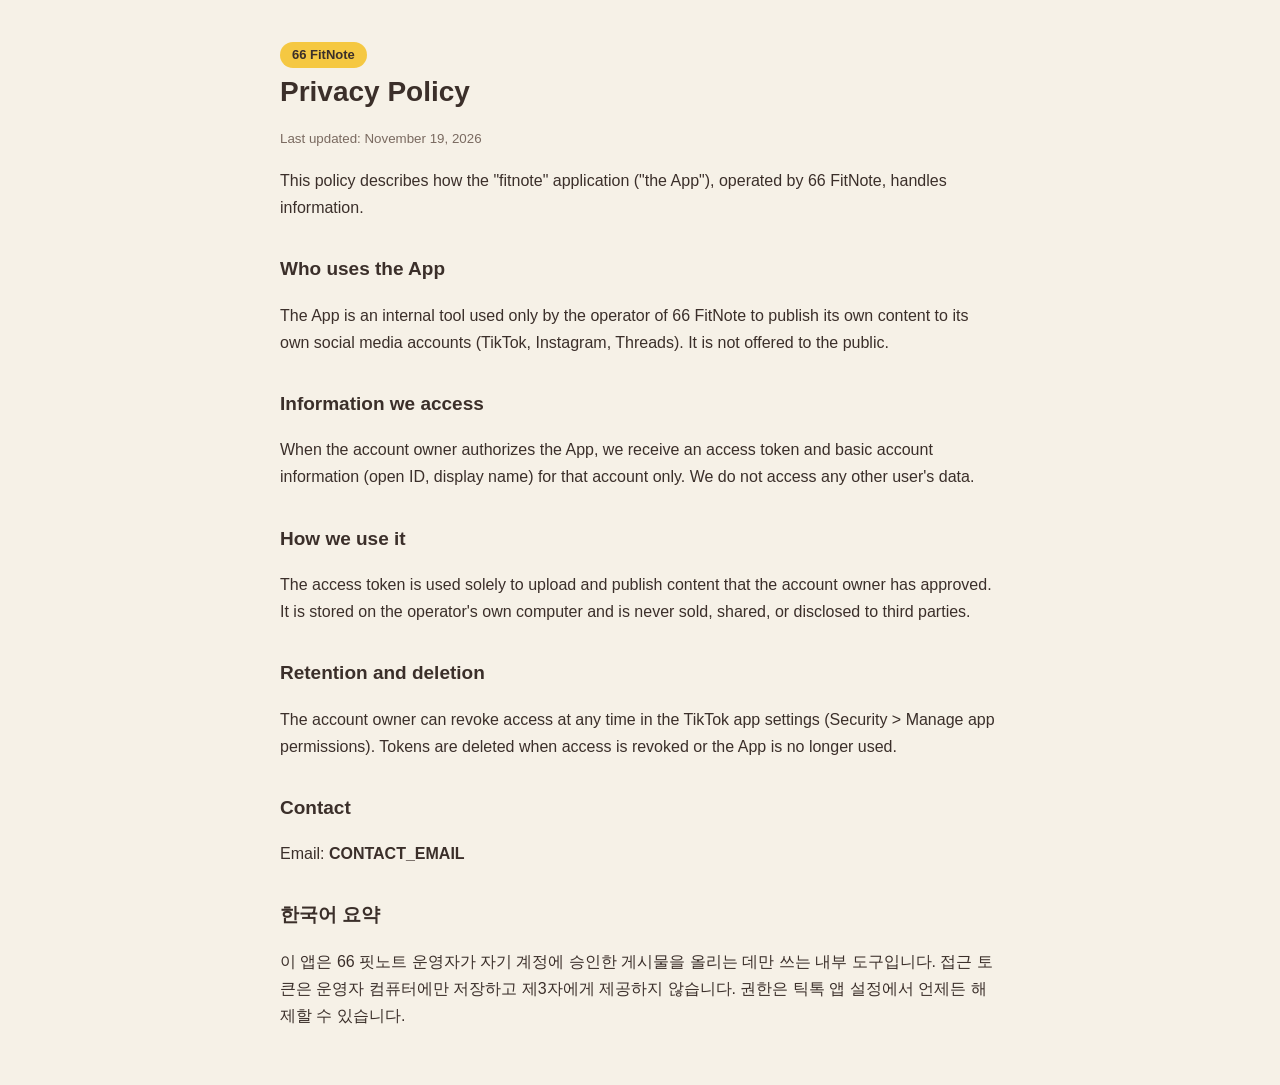
==== privacy.html @ 97c1cacd "Add files via upload" ====
<!doctype html><html lang="en"><head><meta charset="utf-8"><meta name="viewport" content="width=device-width,initial-scale=1"><title>Privacy Policy</title><link rel="stylesheet" href="style.css"></head>
<body><main>
<span class="tag">66 FitNote</span>
<h1>Privacy Policy</h1>
<small>Last updated: November 19, 2026</small>
<p>This policy describes how the "fitnote" application ("the App"), operated by 66 FitNote, handles information.</p>
<h2>Who uses the App</h2>
<p>The App is an internal tool used only by the operator of 66 FitNote to publish its own content to its own social media accounts (TikTok, Instagram, Threads). It is not offered to the public.</p>
<h2>Information we access</h2>
<p>When the account owner authorizes the App, we receive an access token and basic account information (open ID, display name) for that account only. We do not access any other user's data.</p>
<h2>How we use it</h2>
<p>The access token is used solely to upload and publish content that the account owner has approved. It is stored on the operator's own computer and is never sold, shared, or disclosed to third parties.</p>
<h2>Retention and deletion</h2>
<p>The account owner can revoke access at any time in the TikTok app settings (Security &gt; Manage app permissions). Tokens are deleted when access is revoked or the App is no longer used.</p>
<h2>Contact</h2>
<p>Email: <strong>CONTACT_EMAIL</strong></p>
<h2>한국어 요약</h2>
<p>이 앱은 66 핏노트 운영자가 자기 계정에 승인한 게시물을 올리는 데만 쓰는 내부 도구입니다. 접근 토큰은 운영자 컴퓨터에만 저장하고 제3자에게 제공하지 않습니다. 권한은 틱톡 앱 설정에서 언제든 해제할 수 있습니다.</p>
</main></body></html>
---- style.css ----
body{margin:0;background:#F6F1E7;color:#3B2F2A;font-family:-apple-system,"Apple SD Gothic Neo","Noto Sans KR",sans-serif;line-height:1.7}
main{max-width:720px;margin:0 auto;padding:40px 20px}
h1{font-size:28px;margin:0 0 8px}h2{font-size:19px;margin-top:32px}
.tag{display:inline-block;background:#F5C842;border-radius:999px;padding:2px 12px;font-size:13px;font-weight:700}
.box{background:#fff;border-radius:12px;padding:16px 20px;margin:16px 0;word-break:break-all}
a{color:#3B2F2A}small{color:#7a6a60}
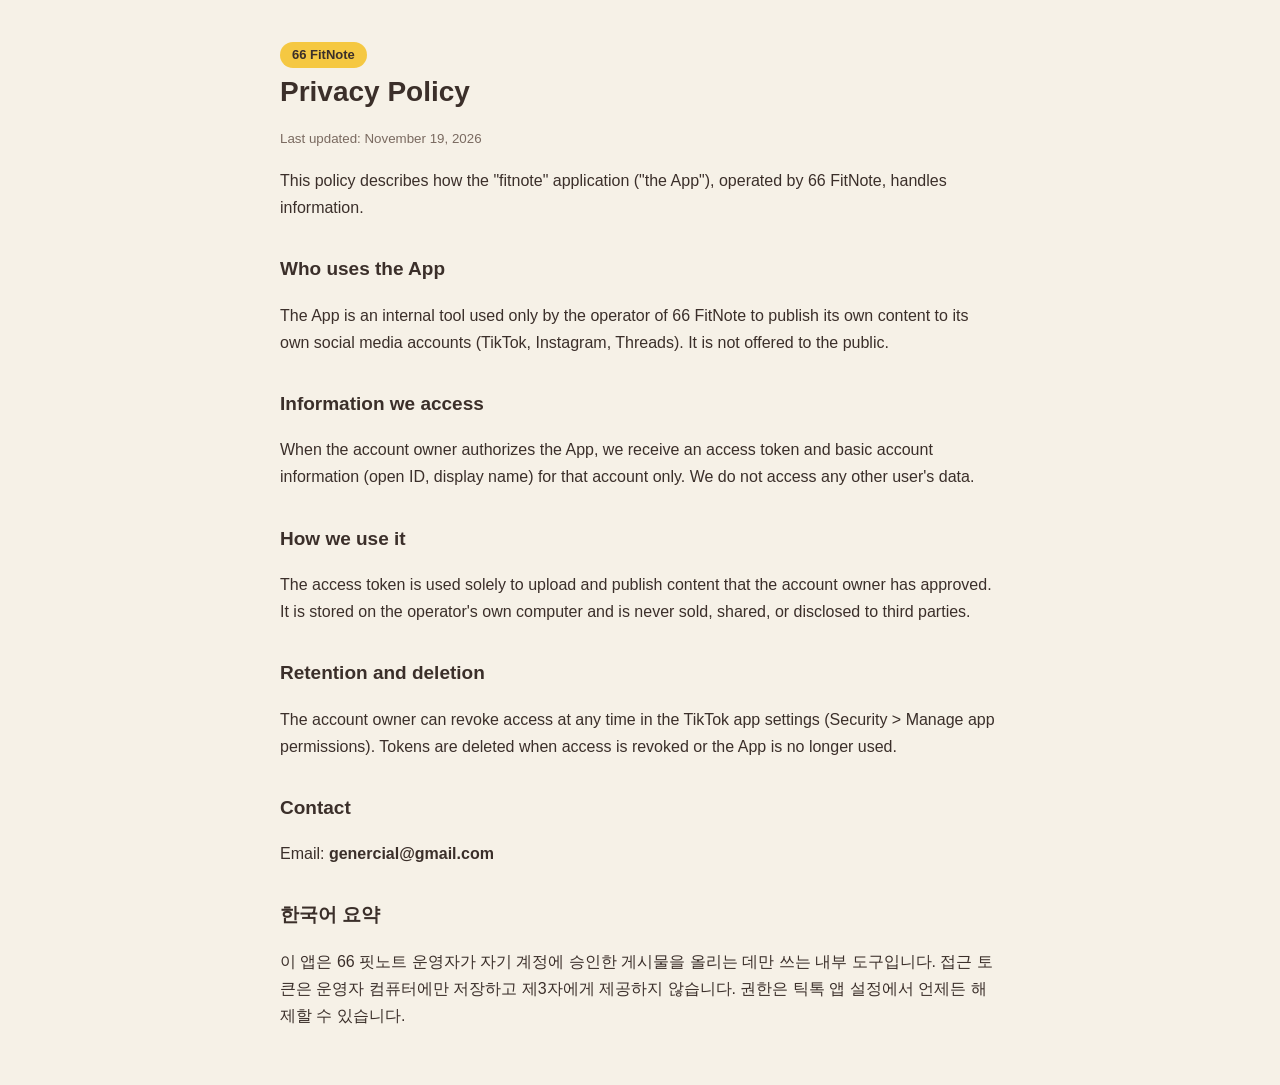
==== commit ae0f3e9b: "Update privacy.html" ====
--- a/privacy.html
+++ b/privacy.html
@@ -13,7 +13,7 @@
 <h2>Retention and deletion</h2>
 <p>The account owner can revoke access at any time in the TikTok app settings (Security &gt; Manage app permissions). Tokens are deleted when access is revoked or the App is no longer used.</p>
 <h2>Contact</h2>
-<p>Email: <strong>CONTACT_EMAIL</strong></p>
+<p>Email: <strong>genercial@gmail.com</strong></p>
 <h2>한국어 요약</h2>
 <p>이 앱은 66 핏노트 운영자가 자기 계정에 승인한 게시물을 올리는 데만 쓰는 내부 도구입니다. 접근 토큰은 운영자 컴퓨터에만 저장하고 제3자에게 제공하지 않습니다. 권한은 틱톡 앱 설정에서 언제든 해제할 수 있습니다.</p>
 </main></body></html>
